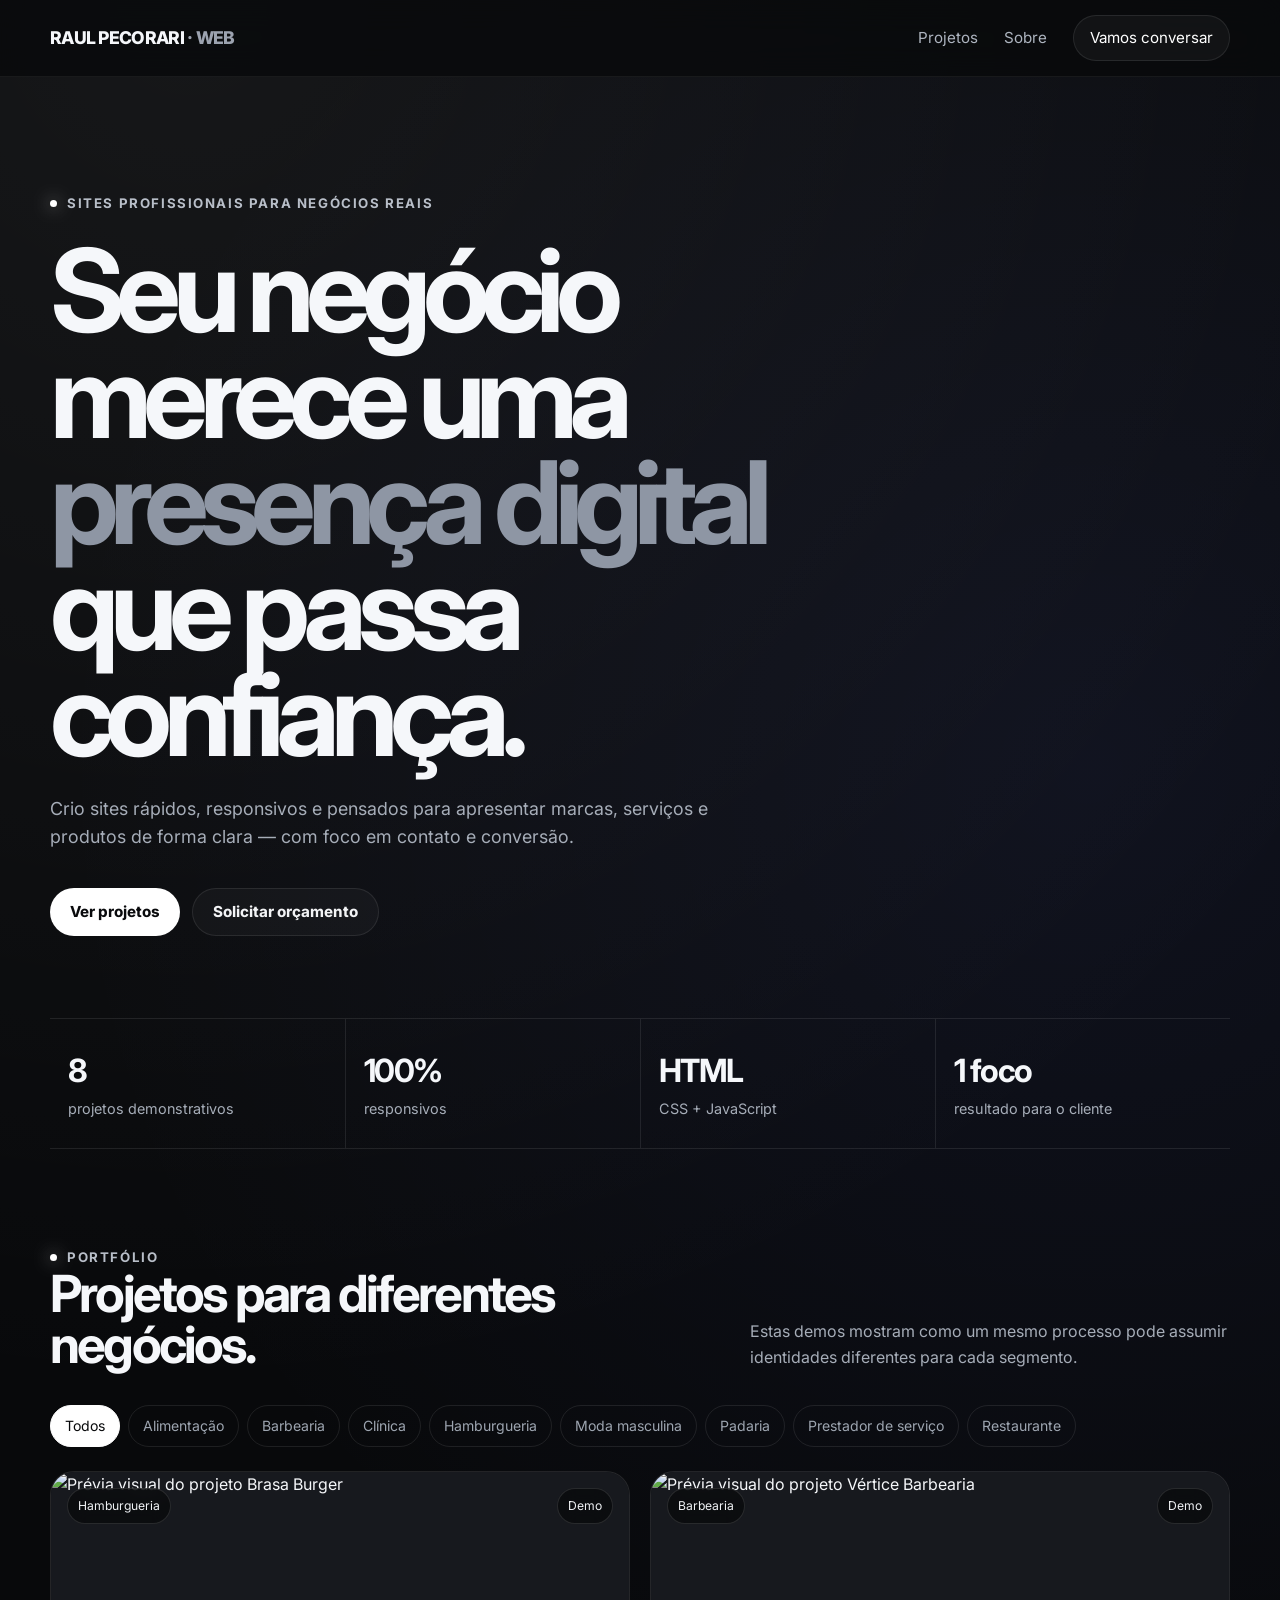
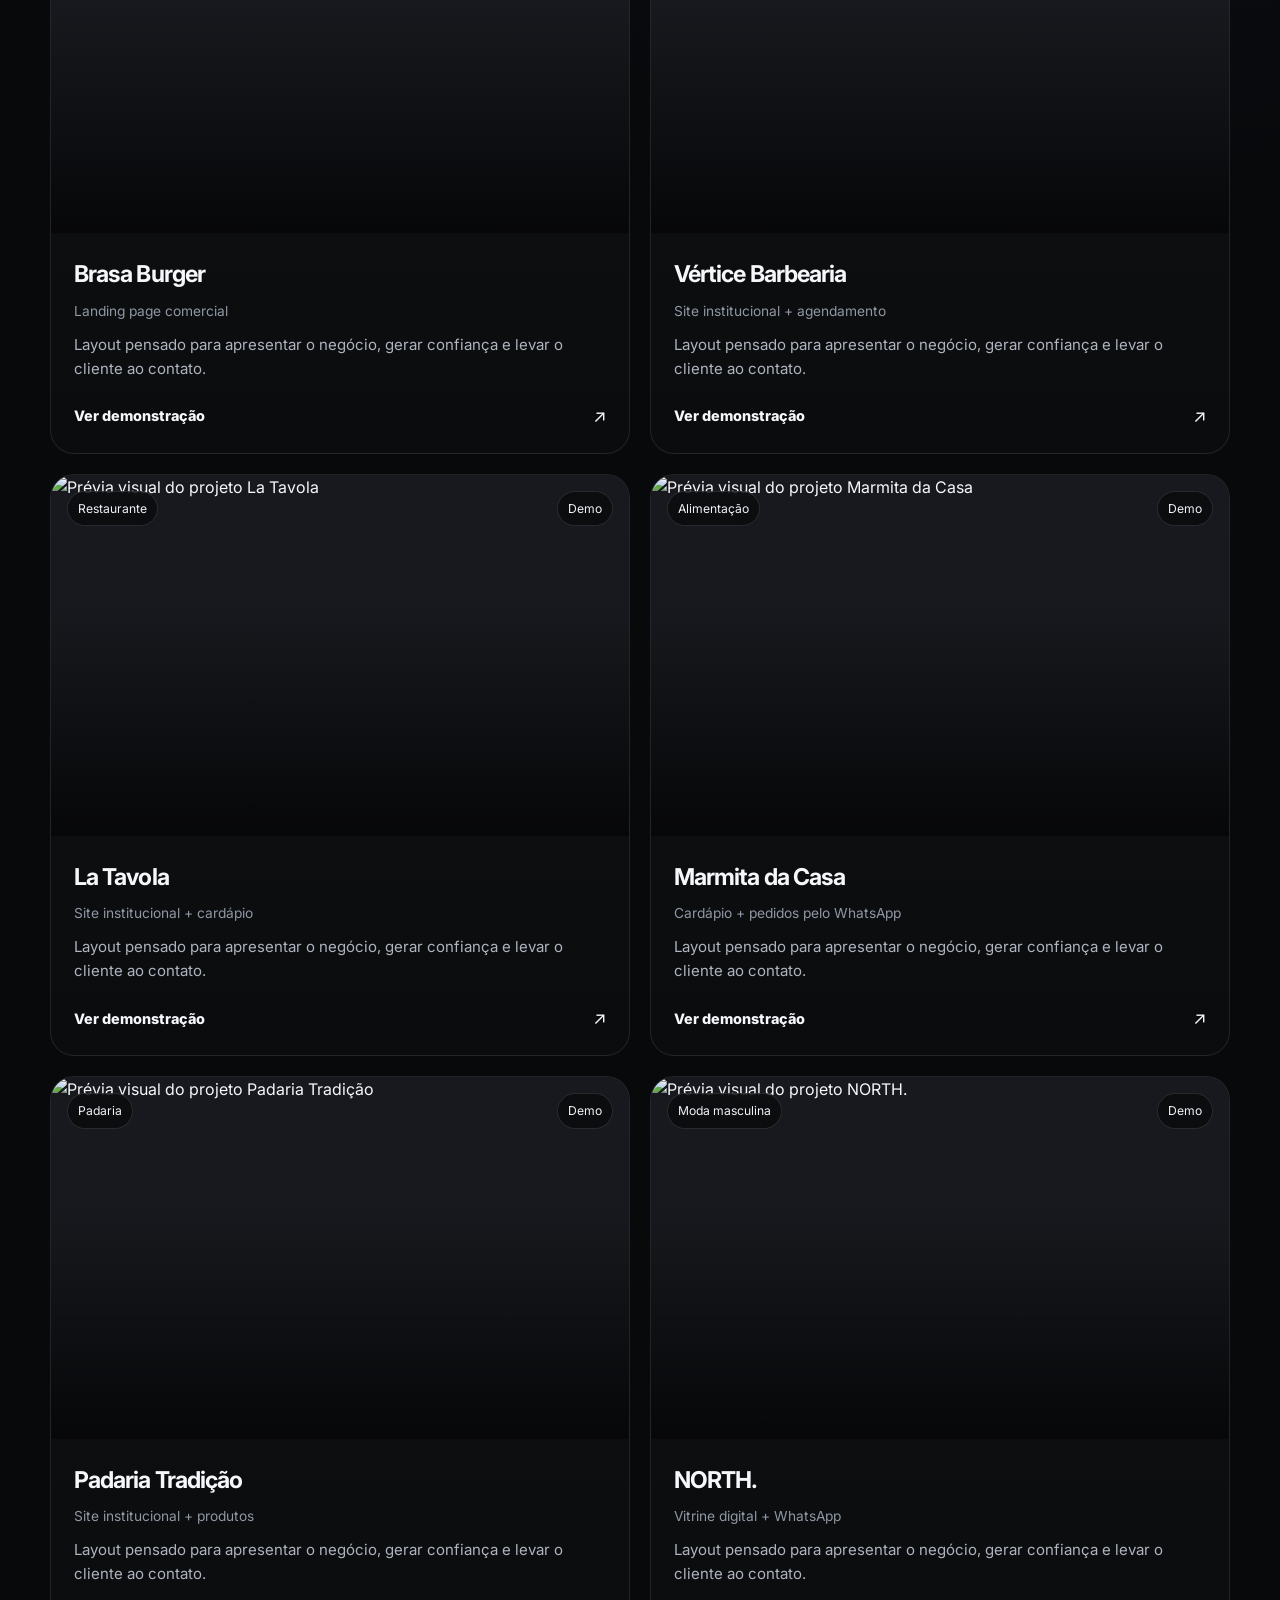
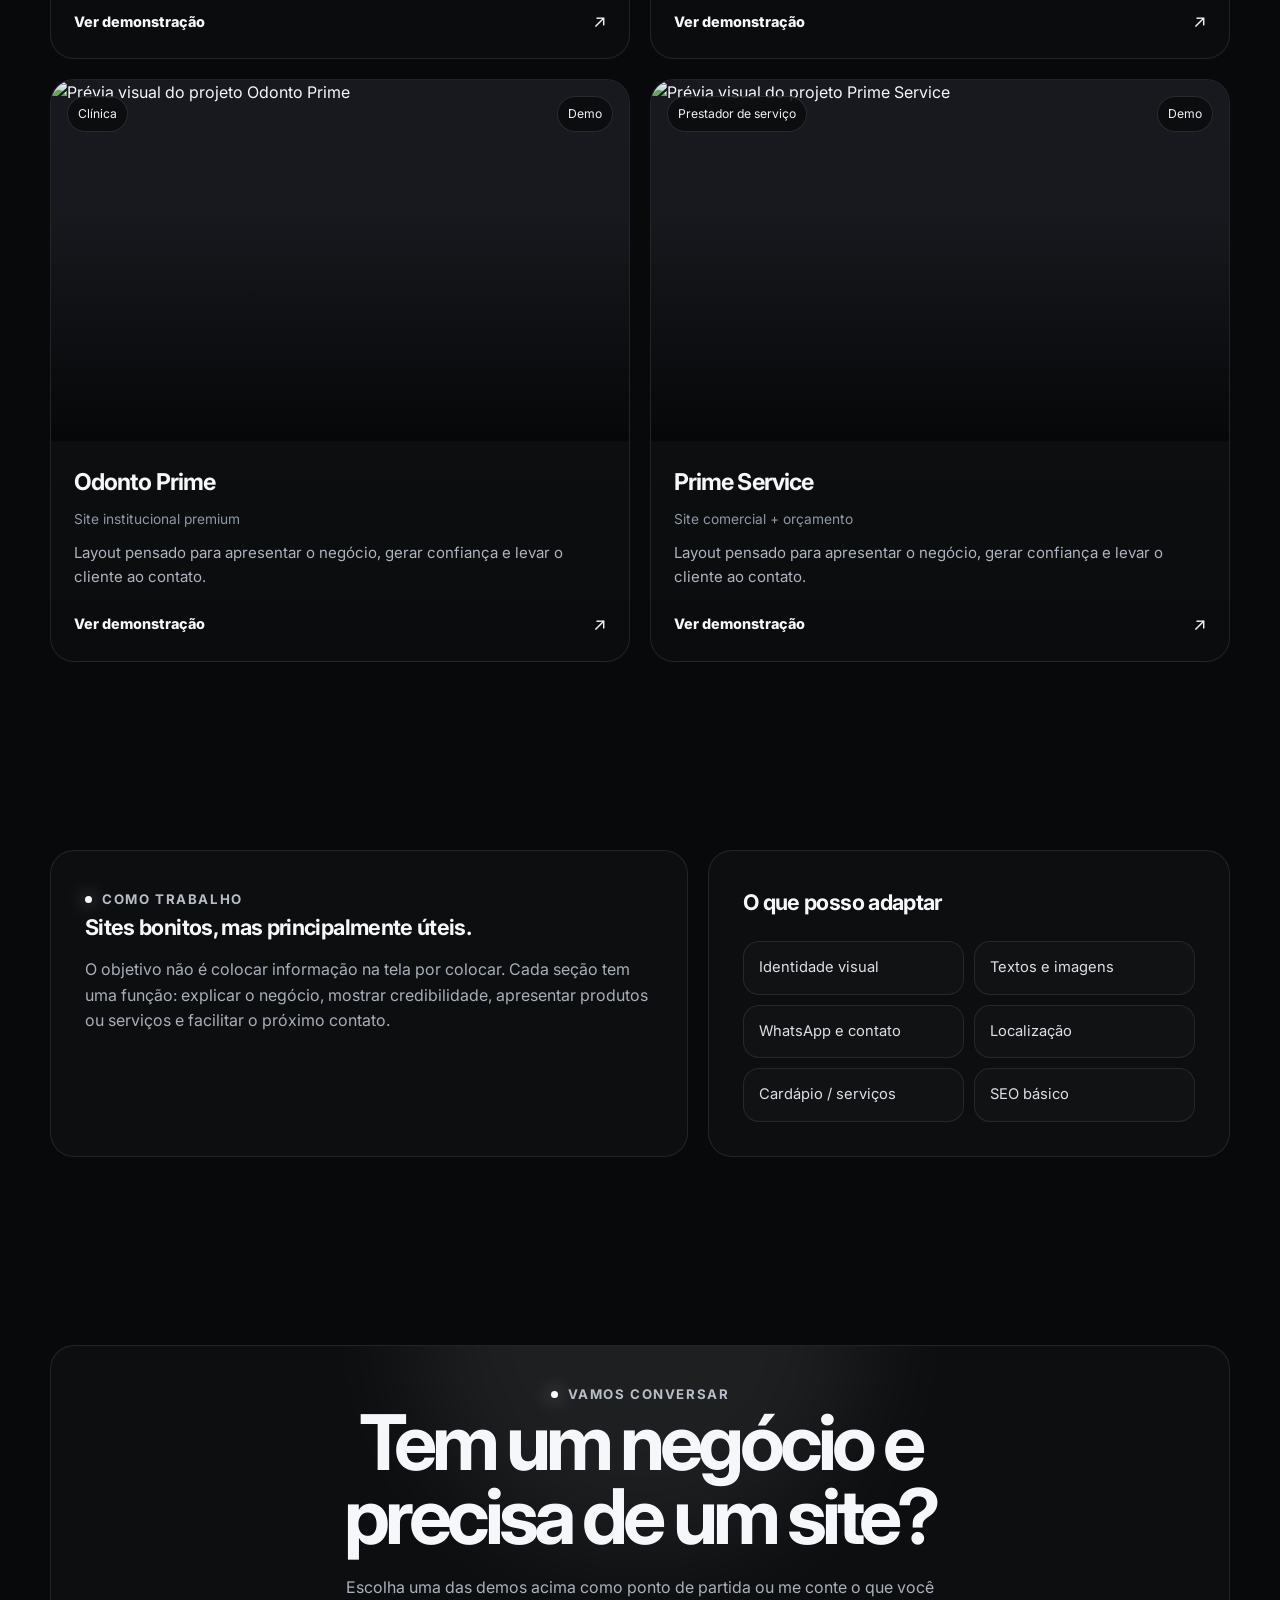
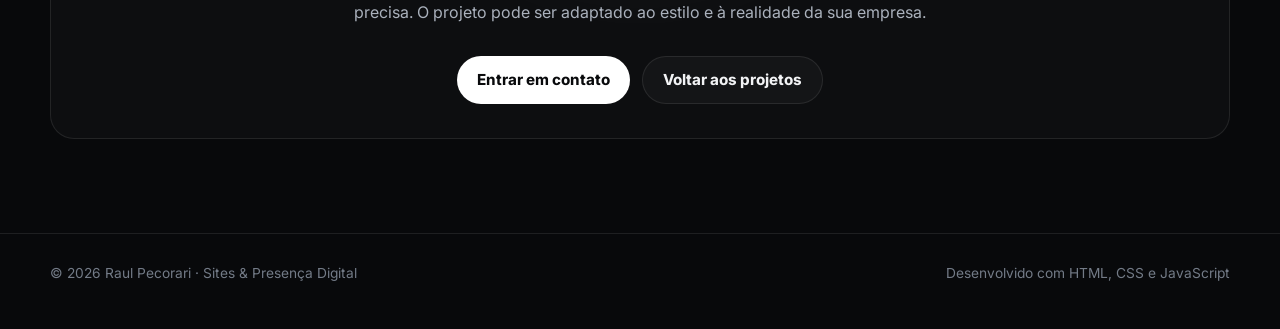
==== index.html @ 2f305c50 "Add files via upload" ====
<!DOCTYPE html>
<html lang="pt-BR">
<head>
  <meta charset="UTF-8">
  <meta name="viewport" content="width=device-width, initial-scale=1.0">
  <meta name="description" content="Portfólio de sites profissionais desenvolvidos para pequenos negócios.">
  <meta name="theme-color" content="#08090b">
  <title>Raul Pecorari | Sites & Presença Digital</title>
  <link rel="preconnect" href="https://fonts.googleapis.com">
  <link rel="preconnect" href="https://fonts.gstatic.com" crossorigin>
  <link href="https://fonts.googleapis.com/css2?family=Inter:wght@400;500;600;700;800&display=swap" rel="stylesheet">
  <link rel="stylesheet" href="css/style.css">
</head>
<body>
<header>
  <div class="container nav">
    <a class="brand" href="#top">RAUL PECORARI <span>· WEB</span></a>
    <nav class="nav-links" aria-label="Navegação principal">
      <a href="#projetos">Projetos</a>
      <a href="#sobre">Sobre</a>
      <a class="nav-cta" href="#contato">Vamos conversar</a>
    </nav>
  </div>
</header>

<main id="top">
  <section class="hero">
    <div class="container">
      <span class="eyebrow reveal">Sites profissionais para negócios reais</span>
      <h1 class="reveal">Seu negócio merece uma <em>presença digital</em> que passa confiança.</h1>
      <p class="reveal">Crio sites rápidos, responsivos e pensados para apresentar marcas, serviços e produtos de forma clara — com foco em contato e conversão.</p>
      <div class="actions reveal">
        <a class="btn btn-primary" href="#projetos">Ver projetos</a>
        <a class="btn btn-secondary" href="#contato">Solicitar orçamento</a>
      </div>
    </div>
  </section>

  <section class="container">
    <div class="stats reveal">
      <div class="stat"><strong>8</strong><span>projetos demonstrativos</span></div>
      <div class="stat"><strong>100%</strong><span>responsivos</span></div>
      <div class="stat"><strong>HTML</strong><span>CSS + JavaScript</span></div>
      <div class="stat"><strong>1 foco</strong><span>resultado para o cliente</span></div>
    </div>
  </section>

  <section class="section" id="projetos">
    <div class="container">
      <div class="section-head">
        <div>
          <span class="eyebrow reveal">Portfólio</span>
          <h2 class="reveal">Projetos para diferentes negócios.</h2>
        </div>
        <p class="reveal">Estas demos mostram como um mesmo processo pode assumir identidades diferentes para cada segmento.</p>
      </div>

      <div class="filters reveal" aria-label="Filtrar projetos">
        <button class="filter active" data-filter="todos">Todos</button>
        <button class="filter" data-filter="Alimentação">Alimentação</button><button class="filter" data-filter="Barbearia">Barbearia</button><button class="filter" data-filter="Clínica">Clínica</button><button class="filter" data-filter="Hamburgueria">Hamburgueria</button><button class="filter" data-filter="Moda masculina">Moda masculina</button><button class="filter" data-filter="Padaria">Padaria</button><button class="filter" data-filter="Prestador de serviço">Prestador de serviço</button><button class="filter" data-filter="Restaurante">Restaurante</button>
      </div>

      <div class="grid">
        <article class="card project-card reveal" data-category="Hamburgueria">
        <a href="sites/brasa-burger/index.html" aria-label="Abrir demonstração de Brasa Burger">
          <div class="thumb">
            <img src="https://images.unsplash.com/photo-1568901346375-23c9450c58cd?auto=format&fit=crop&w=1400&q=80" alt="Prévia visual do projeto Brasa Burger" loading="lazy">
            <div class="overlay"></div>
            <div class="card-top">
              <span class="badge">Hamburgueria</span>
              <span class="badge">Demo</span>
            </div>
          </div>
          <div class="card-body">
            <h3>Brasa Burger</h3>
            <div class="meta">Landing page comercial</div>
            <p class="desc">Layout pensado para apresentar o negócio, gerar confiança e levar o cliente ao contato.</p>
            <div class="card-footer">
              <span class="view">Ver demonstração</span>
              <span class="arrow">↗</span>
            </div>
          </div>
        </a>
      </article><article class="card project-card reveal" data-category="Barbearia">
        <a href="sites/vertice-barbearia/index.html" aria-label="Abrir demonstração de Vértice Barbearia">
          <div class="thumb">
            <img src="https://images.unsplash.com/photo-1621605815971-fbc98d665033?auto=format&fit=crop&w=1400&q=80" alt="Prévia visual do projeto Vértice Barbearia" loading="lazy">
            <div class="overlay"></div>
            <div class="card-top">
              <span class="badge">Barbearia</span>
              <span class="badge">Demo</span>
            </div>
          </div>
          <div class="card-body">
            <h3>Vértice Barbearia</h3>
            <div class="meta">Site institucional + agendamento</div>
            <p class="desc">Layout pensado para apresentar o negócio, gerar confiança e levar o cliente ao contato.</p>
            <div class="card-footer">
              <span class="view">Ver demonstração</span>
              <span class="arrow">↗</span>
            </div>
          </div>
        </a>
      </article><article class="card project-card reveal" data-category="Restaurante">
        <a href="sites/la-tavola-restaurante/index.html" aria-label="Abrir demonstração de La Tavola">
          <div class="thumb">
            <img src="https://images.unsplash.com/photo-1572449043416-55f4685c9bb7?auto=format&fit=crop&w=1400&q=80" alt="Prévia visual do projeto La Tavola" loading="lazy">
            <div class="overlay"></div>
            <div class="card-top">
              <span class="badge">Restaurante</span>
              <span class="badge">Demo</span>
            </div>
          </div>
          <div class="card-body">
            <h3>La Tavola</h3>
            <div class="meta">Site institucional + cardápio</div>
            <p class="desc">Layout pensado para apresentar o negócio, gerar confiança e levar o cliente ao contato.</p>
            <div class="card-footer">
              <span class="view">Ver demonstração</span>
              <span class="arrow">↗</span>
            </div>
          </div>
        </a>
      </article><article class="card project-card reveal" data-category="Alimentação">
        <a href="sites/marmita-da-casa/index.html" aria-label="Abrir demonstração de Marmita da Casa">
          <div class="thumb">
            <img src="https://images.unsplash.com/photo-1547592180-85f173990554?auto=format&fit=crop&w=1400&q=80" alt="Prévia visual do projeto Marmita da Casa" loading="lazy">
            <div class="overlay"></div>
            <div class="card-top">
              <span class="badge">Alimentação</span>
              <span class="badge">Demo</span>
            </div>
          </div>
          <div class="card-body">
            <h3>Marmita da Casa</h3>
            <div class="meta">Cardápio + pedidos pelo WhatsApp</div>
            <p class="desc">Layout pensado para apresentar o negócio, gerar confiança e levar o cliente ao contato.</p>
            <div class="card-footer">
              <span class="view">Ver demonstração</span>
              <span class="arrow">↗</span>
            </div>
          </div>
        </a>
      </article><article class="card project-card reveal" data-category="Padaria">
        <a href="sites/padaria-tradicao/index.html" aria-label="Abrir demonstração de Padaria Tradição">
          <div class="thumb">
            <img src="https://images.unsplash.com/photo-1509440159596-0249088772ff?auto=format&fit=crop&w=1400&q=80" alt="Prévia visual do projeto Padaria Tradição" loading="lazy">
            <div class="overlay"></div>
            <div class="card-top">
              <span class="badge">Padaria</span>
              <span class="badge">Demo</span>
            </div>
          </div>
          <div class="card-body">
            <h3>Padaria Tradição</h3>
            <div class="meta">Site institucional + produtos</div>
            <p class="desc">Layout pensado para apresentar o negócio, gerar confiança e levar o cliente ao contato.</p>
            <div class="card-footer">
              <span class="view">Ver demonstração</span>
              <span class="arrow">↗</span>
            </div>
          </div>
        </a>
      </article><article class="card project-card reveal" data-category="Moda masculina">
        <a href="sites/north-loja-de-roupas/index.html" aria-label="Abrir demonstração de NORTH.">
          <div class="thumb">
            <img src="https://images.unsplash.com/photo-1521572163474-6864f9cf17ab?auto=format&fit=crop&w=1400&q=80" alt="Prévia visual do projeto NORTH." loading="lazy">
            <div class="overlay"></div>
            <div class="card-top">
              <span class="badge">Moda masculina</span>
              <span class="badge">Demo</span>
            </div>
          </div>
          <div class="card-body">
            <h3>NORTH.</h3>
            <div class="meta">Vitrine digital + WhatsApp</div>
            <p class="desc">Layout pensado para apresentar o negócio, gerar confiança e levar o cliente ao contato.</p>
            <div class="card-footer">
              <span class="view">Ver demonstração</span>
              <span class="arrow">↗</span>
            </div>
          </div>
        </a>
      </article><article class="card project-card reveal" data-category="Clínica">
        <a href="sites/odonto-prime/index.html" aria-label="Abrir demonstração de Odonto Prime">
          <div class="thumb">
            <img src="https://images.unsplash.com/photo-1606811841689-23dfddce3e95?auto=format&fit=crop&w=1400&q=80" alt="Prévia visual do projeto Odonto Prime" loading="lazy">
            <div class="overlay"></div>
            <div class="card-top">
              <span class="badge">Clínica</span>
              <span class="badge">Demo</span>
            </div>
          </div>
          <div class="card-body">
            <h3>Odonto Prime</h3>
            <div class="meta">Site institucional premium</div>
            <p class="desc">Layout pensado para apresentar o negócio, gerar confiança e levar o cliente ao contato.</p>
            <div class="card-footer">
              <span class="view">Ver demonstração</span>
              <span class="arrow">↗</span>
            </div>
          </div>
        </a>
      </article><article class="card project-card reveal" data-category="Prestador de serviço">
        <a href="sites/prime-service/index.html" aria-label="Abrir demonstração de Prime Service">
          <div class="thumb">
            <img src="https://images.unsplash.com/photo-1504307651254-35680f356dfd?auto=format&fit=crop&w=1400&q=80" alt="Prévia visual do projeto Prime Service" loading="lazy">
            <div class="overlay"></div>
            <div class="card-top">
              <span class="badge">Prestador de serviço</span>
              <span class="badge">Demo</span>
            </div>
          </div>
          <div class="card-body">
            <h3>Prime Service</h3>
            <div class="meta">Site comercial + orçamento</div>
            <p class="desc">Layout pensado para apresentar o negócio, gerar confiança e levar o cliente ao contato.</p>
            <div class="card-footer">
              <span class="view">Ver demonstração</span>
              <span class="arrow">↗</span>
            </div>
          </div>
        </a>
      </article>
      </div>
    </div>
  </section>

  <section class="section" id="sobre">
    <div class="container">
      <div class="about">
        <div class="panel reveal">
          <span class="eyebrow">Como trabalho</span>
          <h3>Sites bonitos, mas principalmente úteis.</h3>
          <p>O objetivo não é colocar informação na tela por colocar. Cada seção tem uma função: explicar o negócio, mostrar credibilidade, apresentar produtos ou serviços e facilitar o próximo contato.</p>
        </div>
        <div class="panel reveal">
          <h3>O que posso adaptar</h3>
          <div class="service-list">
            <div class="service">Identidade visual</div>
            <div class="service">Textos e imagens</div>
            <div class="service">WhatsApp e contato</div>
            <div class="service">Localização</div>
            <div class="service">Cardápio / serviços</div>
            <div class="service">SEO básico</div>
          </div>
        </div>
      </div>
    </div>
  </section>

  <section class="section" id="contato">
    <div class="container">
      <div class="panel contact reveal">
        <div class="contact-inner">
          <span class="eyebrow">Vamos conversar</span>
          <h2>Tem um negócio e precisa de um site?</h2>
          <p>Escolha uma das demos acima como ponto de partida ou me conte o que você precisa. O projeto pode ser adaptado ao estilo e à realidade da sua empresa.</p>
          <div class="actions" style="justify-content:center">
            <a class="btn btn-primary" href="mailto:seuemail@exemplo.com?subject=Orçamento de site">Entrar em contato</a>
            <a class="btn btn-secondary" href="#projetos">Voltar aos projetos</a>
          </div>
        </div>
      </div>
    </div>
  </section>
</main>

<footer>
  <div class="container footer-row">
    <div>© 2026 Raul Pecorari · Sites & Presença Digital</div>
    <div>Desenvolvido com HTML, CSS e JavaScript</div>
  </div>
</footer>

<script src="js/script.js"></script>
</body>
</html>
---- css/style.css ----
:root{
  --bg:#08090b;
  --surface:#0f1115;
  --surface-2:#14171c;
  --line:rgba(255,255,255,.09);
  --text:#f5f7fa;
  --muted:#a6adb8;
  --accent:#f3f3f3;
  --max:1180px;
  --radius:24px;
}
*{box-sizing:border-box}
html{scroll-behavior:smooth}
body{
  margin:0;
  background:
    radial-gradient(circle at 15% 0%, rgba(255,255,255,.06), transparent 27%),
    radial-gradient(circle at 85% 15%, rgba(100,120,255,.08), transparent 23%),
    var(--bg);
  color:var(--text);
  font-family:Inter,system-ui,-apple-system,BlinkMacSystemFont,"Segoe UI",sans-serif;
  line-height:1.6;
}
a{color:inherit;text-decoration:none}
img{display:block;max-width:100%}
.container{width:min(var(--max),calc(100% - 40px));margin:auto}
header{
  position:sticky;top:0;z-index:20;
  backdrop-filter:blur(16px);
  background:rgba(8,9,11,.78);
  border-bottom:1px solid rgba(255,255,255,.06);
}
.nav{
  min-height:76px;display:flex;align-items:center;justify-content:space-between;gap:28px;
}
.brand{font-weight:800;letter-spacing:-.04em;font-size:1.1rem}
.brand span{color:#9ca3af}
.nav-links{display:flex;gap:26px;align-items:center;color:#aeb5c0;font-size:.95rem}
.nav-links a:hover{color:#fff}
.nav-cta{
  padding:10px 16px;border:1px solid var(--line);border-radius:999px;
  color:#fff;background:rgba(255,255,255,.04)
}
.hero{padding:112px 0 82px}
.eyebrow{
  display:inline-flex;align-items:center;gap:10px;
  color:#b8bec8;font-size:.83rem;font-weight:700;text-transform:uppercase;
  letter-spacing:.12em
}
.eyebrow:before{
  content:"";width:7px;height:7px;background:#fff;border-radius:50%;box-shadow:0 0 18px rgba(255,255,255,.7)
}
.hero h1{
  font-size:clamp(3.5rem,9vw,7.2rem);
  line-height:.92;letter-spacing:-.075em;
  max-width:900px;margin:22px 0 28px
}
.hero h1 em{font-style:normal;color:#8e96a4}
.hero p{
  max-width:680px;color:var(--muted);font-size:1.12rem;margin:0 0 36px
}
.actions{display:flex;flex-wrap:wrap;gap:12px}
.btn{
  display:inline-flex;align-items:center;justify-content:center;gap:8px;
  min-height:48px;padding:0 20px;border-radius:999px;
  font-weight:750;font-size:.95rem;transition:.2s ease
}
.btn-primary{background:#fff;color:#090a0c}
.btn-primary:hover{transform:translateY(-2px);box-shadow:0 15px 35px rgba(0,0,0,.28)}
.btn-secondary{border:1px solid var(--line);background:rgba(255,255,255,.03);color:#f2f3f5}
.btn-secondary:hover{background:rgba(255,255,255,.07)}
.stats{
  display:grid;grid-template-columns:repeat(4,1fr);
  border-top:1px solid var(--line);border-bottom:1px solid var(--line)
}
.stat{padding:26px 18px}
.stat + .stat{border-left:1px solid var(--line)}
.stat strong{font-size:2rem;letter-spacing:-.05em;display:block}
.stat span{color:var(--muted);font-size:.9rem}
.section{padding:94px 0}
.section-head{
  display:flex;justify-content:space-between;align-items:end;gap:30px;margin-bottom:34px
}
.section-head h2{
  margin:0;font-size:clamp(2rem,4vw,3.2rem);letter-spacing:-.055em;line-height:1
}
.section-head p{margin:0;color:var(--muted);max-width:480px}
.filters{display:flex;flex-wrap:wrap;gap:8px;margin-bottom:24px}
.filter{
  border:1px solid var(--line);background:transparent;color:#9da5b0;
  padding:9px 14px;border-radius:999px;cursor:pointer;font:inherit;font-size:.88rem
}
.filter.active,.filter:hover{background:#fff;color:#08090b;border-color:#fff}
.grid{
  display:grid;grid-template-columns:repeat(2,1fr);gap:20px
}
.card{
  overflow:hidden;border:1px solid var(--line);border-radius:var(--radius);
  background:linear-gradient(180deg,rgba(255,255,255,.035),rgba(255,255,255,.015));
  transition:.24s ease
}
.card:hover{transform:translateY(-5px);border-color:rgba(255,255,255,.18)}
.thumb{aspect-ratio:16/10;position:relative;overflow:hidden;background:#17191e}
.thumb img{width:100%;height:100%;object-fit:cover;transition:.5s ease;filter:saturate(.85)}
.card:hover .thumb img{transform:scale(1.04);filter:saturate(1)}
.overlay{
  position:absolute;inset:0;background:linear-gradient(180deg,transparent 35%,rgba(0,0,0,.72))
}
.card-top{
  position:absolute;top:16px;left:16px;right:16px;display:flex;justify-content:space-between;gap:12px
}
.badge{
  background:rgba(8,9,11,.72);backdrop-filter:blur(10px);
  border:1px solid rgba(255,255,255,.12);padding:7px 10px;border-radius:999px;font-size:.76rem;color:#f0f2f5
}
.card-body{padding:23px}
.card h3{margin:0 0 6px;font-size:1.45rem;letter-spacing:-.04em}
.meta{color:#8f98a5;font-size:.86rem;margin-bottom:11px}
.desc{color:#aeb4bf;font-size:.94rem;margin:0 0 21px}
.card-footer{display:flex;align-items:center;justify-content:space-between;gap:16px}
.view{font-weight:800;font-size:.9rem}
.arrow{font-size:1.1rem}
.about{
  display:grid;grid-template-columns:1.1fr .9fr;gap:20px
}
.panel{
  border:1px solid var(--line);border-radius:var(--radius);
  background:rgba(255,255,255,.025);padding:34px
}
.panel h3{margin:0 0 12px;font-size:1.35rem;letter-spacing:-.03em}
.panel p{margin:0;color:#a8afb9}
.service-list{display:grid;grid-template-columns:repeat(2,1fr);gap:10px;margin-top:22px}
.service{
  padding:14px 15px;border:1px solid var(--line);border-radius:16px;
  color:#dce0e6;background:rgba(255,255,255,.02);font-size:.92rem
}
.contact{
  text-align:center;position:relative;overflow:hidden;
}
.contact:before{
  content:"";position:absolute;width:460px;height:460px;border-radius:50%;
  background:rgba(255,255,255,.07);filter:blur(55px);top:-250px;left:50%;transform:translateX(-50%)
}
.contact-inner{position:relative;z-index:1;max-width:760px;margin:auto}
.contact h2{font-size:clamp(2.6rem,6vw,4.8rem);letter-spacing:-.065em;line-height:.97;margin:0 0 20px}
.contact p{color:#aab1bc;margin:0 auto 30px;max-width:610px}
footer{
  padding:28px 0 45px;border-top:1px solid var(--line);color:#737b87;font-size:.86rem
}
.footer-row{display:flex;justify-content:space-between;gap:20px;align-items:center}
.reveal{opacity:0;transform:translateY(18px);transition:opacity .6s ease,transform .6s ease}
.reveal.show{opacity:1;transform:none}
@media(max-width:860px){
  .nav-links{display:none}
  .stats{grid-template-columns:repeat(2,1fr)}
  .stat:nth-child(3){border-left:0;border-top:1px solid var(--line)}
  .stat:nth-child(4){border-top:1px solid var(--line)}
  .grid,.about{grid-template-columns:1fr}
}
@media(max-width:600px){
  .container{width:min(var(--max),calc(100% - 28px))}
  .hero{padding:78px 0 62px}
  .hero h1{font-size:clamp(3rem,16vw,5rem)}
  .section{padding:70px 0}
  .section-head{display:block}
  .section-head p{margin-top:14px}
  .card-body{padding:20px}
  .panel{padding:24px}
  .service-list{grid-template-columns:1fr}
  .footer-row{display:block}
  .footer-row div + div{margin-top:8px}
}
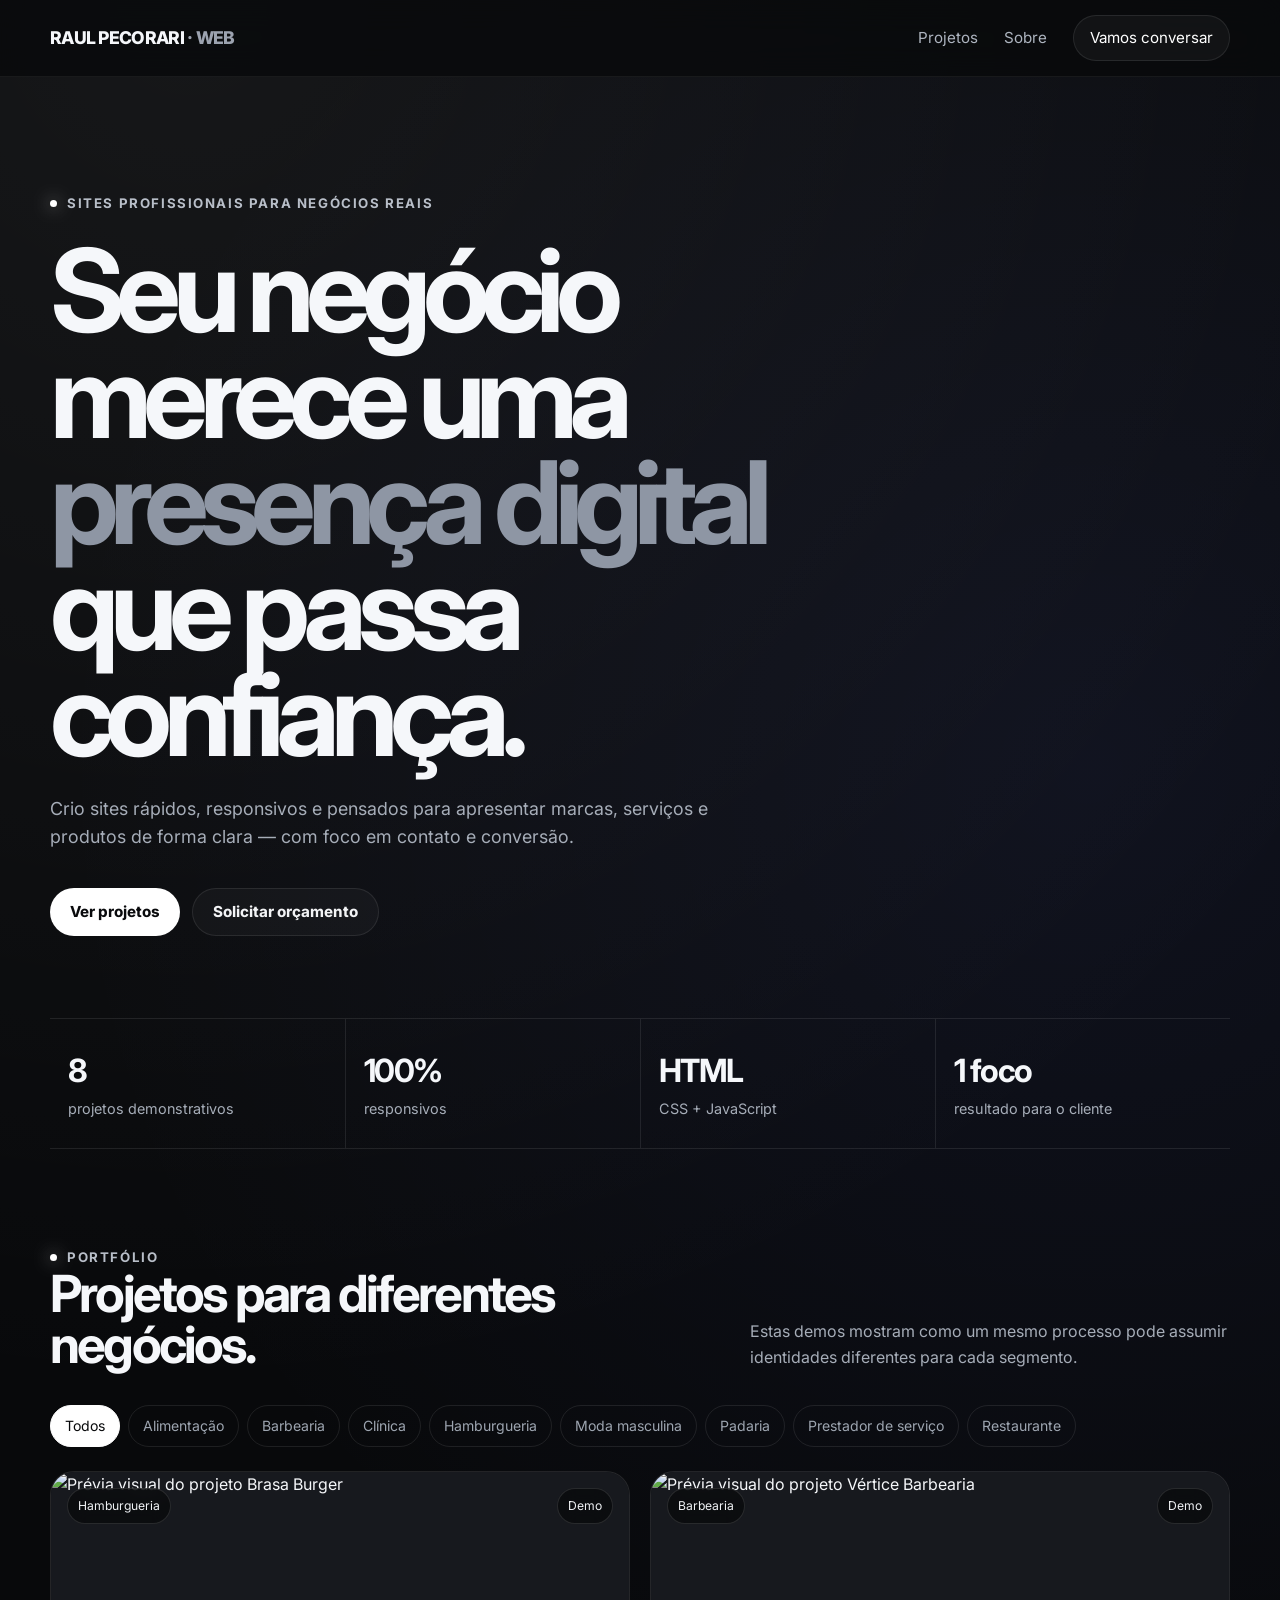
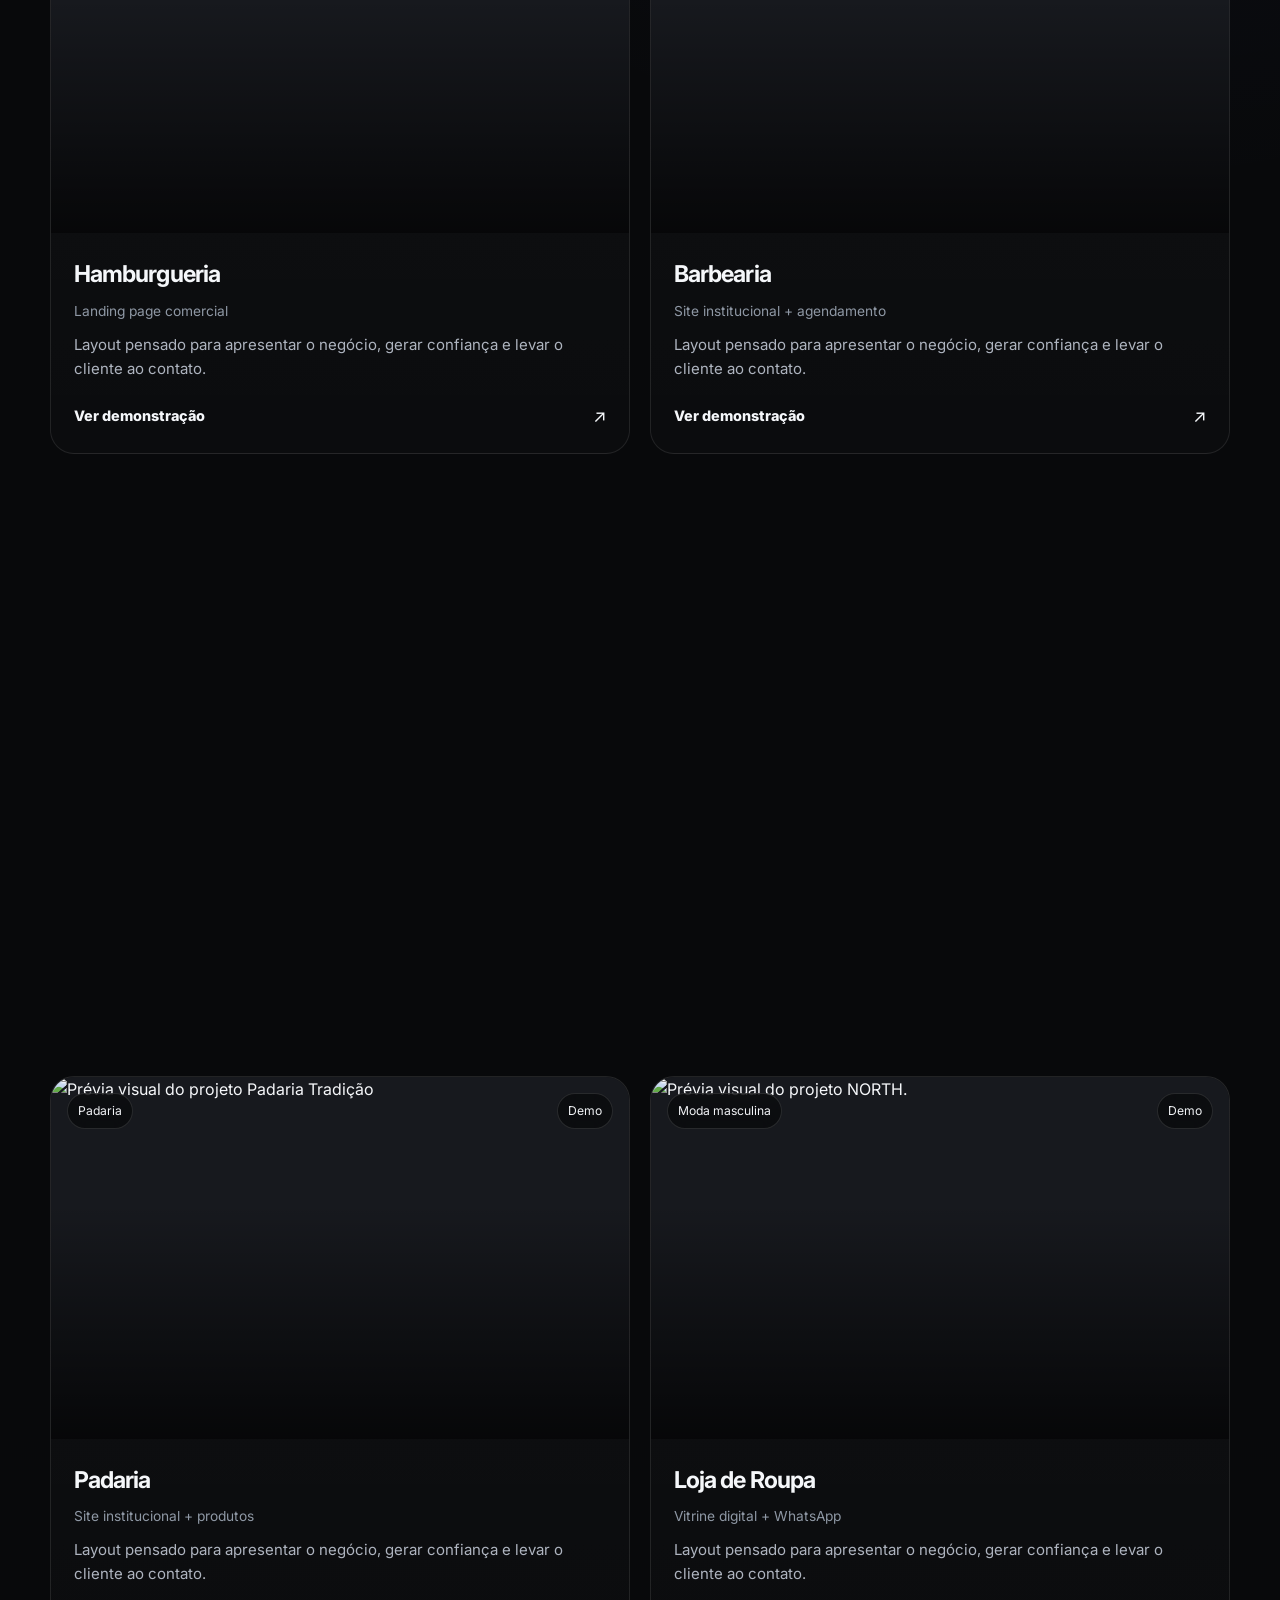
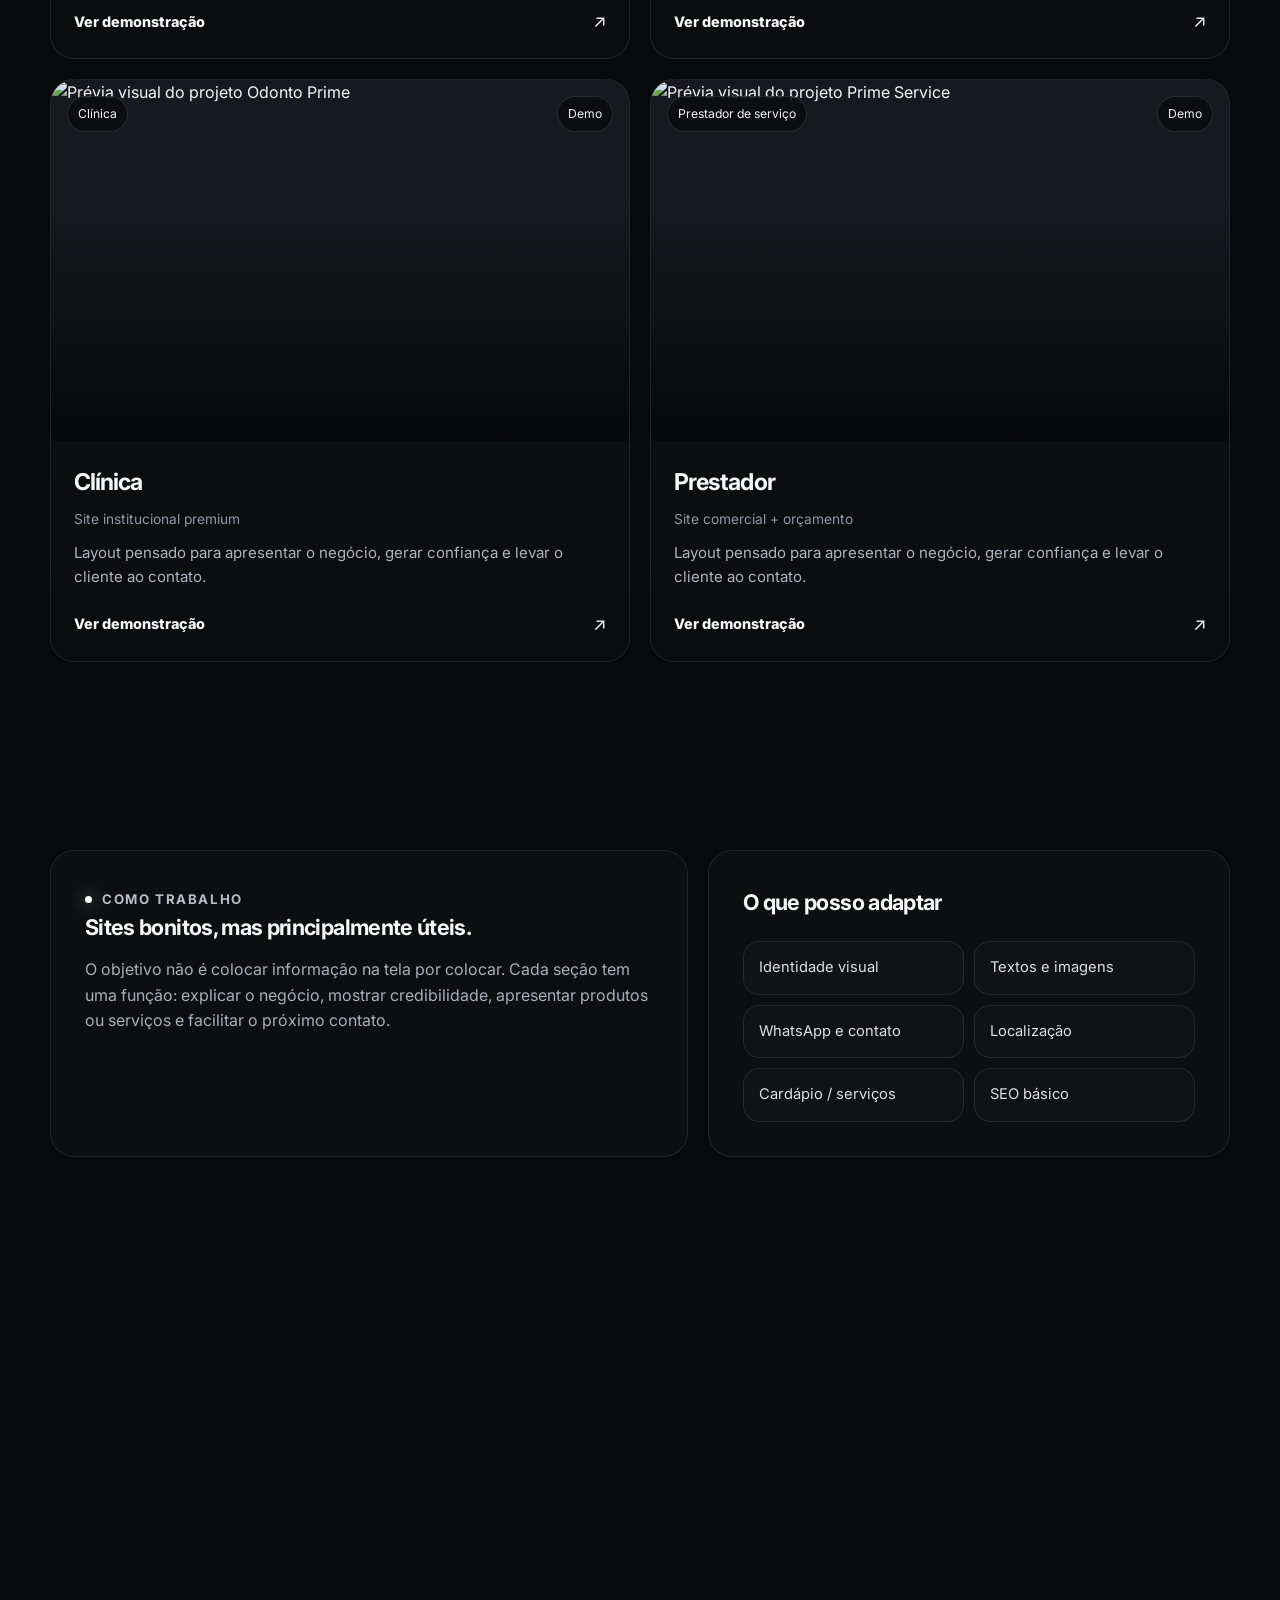
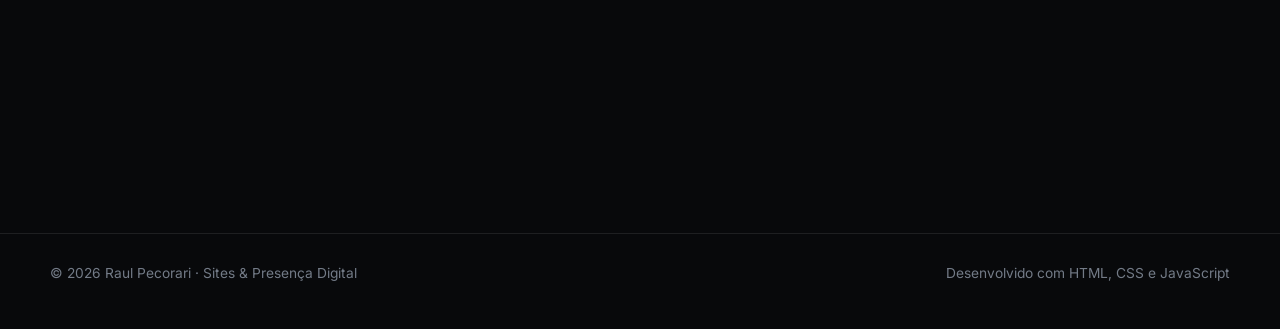
==== commit 02fef56c: "Update index.html" ====
--- a/index.html
+++ b/index.html
@@ -72,7 +72,7 @@
             </div>
           </div>
           <div class="card-body">
-            <h3>Brasa Burger</h3>
+            <h3>Hamburgueria</h3>
             <div class="meta">Landing page comercial</div>
             <p class="desc">Layout pensado para apresentar o negócio, gerar confiança e levar o cliente ao contato.</p>
             <div class="card-footer">
@@ -92,7 +92,7 @@
             </div>
           </div>
           <div class="card-body">
-            <h3>Vértice Barbearia</h3>
+            <h3>Barbearia</h3>
             <div class="meta">Site institucional + agendamento</div>
             <p class="desc">Layout pensado para apresentar o negócio, gerar confiança e levar o cliente ao contato.</p>
             <div class="card-footer">
@@ -112,7 +112,7 @@
             </div>
           </div>
           <div class="card-body">
-            <h3>La Tavola</h3>
+            <h3>Restaurante</h3>
             <div class="meta">Site institucional + cardápio</div>
             <p class="desc">Layout pensado para apresentar o negócio, gerar confiança e levar o cliente ao contato.</p>
             <div class="card-footer">
@@ -132,7 +132,7 @@
             </div>
           </div>
           <div class="card-body">
-            <h3>Marmita da Casa</h3>
+            <h3>Marmitaria</h3>
             <div class="meta">Cardápio + pedidos pelo WhatsApp</div>
             <p class="desc">Layout pensado para apresentar o negócio, gerar confiança e levar o cliente ao contato.</p>
             <div class="card-footer">
@@ -152,7 +152,7 @@
             </div>
           </div>
           <div class="card-body">
-            <h3>Padaria Tradição</h3>
+            <h3>Padaria</h3>
             <div class="meta">Site institucional + produtos</div>
             <p class="desc">Layout pensado para apresentar o negócio, gerar confiança e levar o cliente ao contato.</p>
             <div class="card-footer">
@@ -172,7 +172,7 @@
             </div>
           </div>
           <div class="card-body">
-            <h3>NORTH.</h3>
+            <h3>Loja de Roupa</h3>
             <div class="meta">Vitrine digital + WhatsApp</div>
             <p class="desc">Layout pensado para apresentar o negócio, gerar confiança e levar o cliente ao contato.</p>
             <div class="card-footer">
@@ -192,7 +192,7 @@
             </div>
           </div>
           <div class="card-body">
-            <h3>Odonto Prime</h3>
+            <h3>Clínica</h3>
             <div class="meta">Site institucional premium</div>
             <p class="desc">Layout pensado para apresentar o negócio, gerar confiança e levar o cliente ao contato.</p>
             <div class="card-footer">
@@ -212,7 +212,7 @@
             </div>
           </div>
           <div class="card-body">
-            <h3>Prime Service</h3>
+            <h3>Prestador</h3>
             <div class="meta">Site comercial + orçamento</div>
             <p class="desc">Layout pensado para apresentar o negócio, gerar confiança e levar o cliente ao contato.</p>
             <div class="card-footer">
